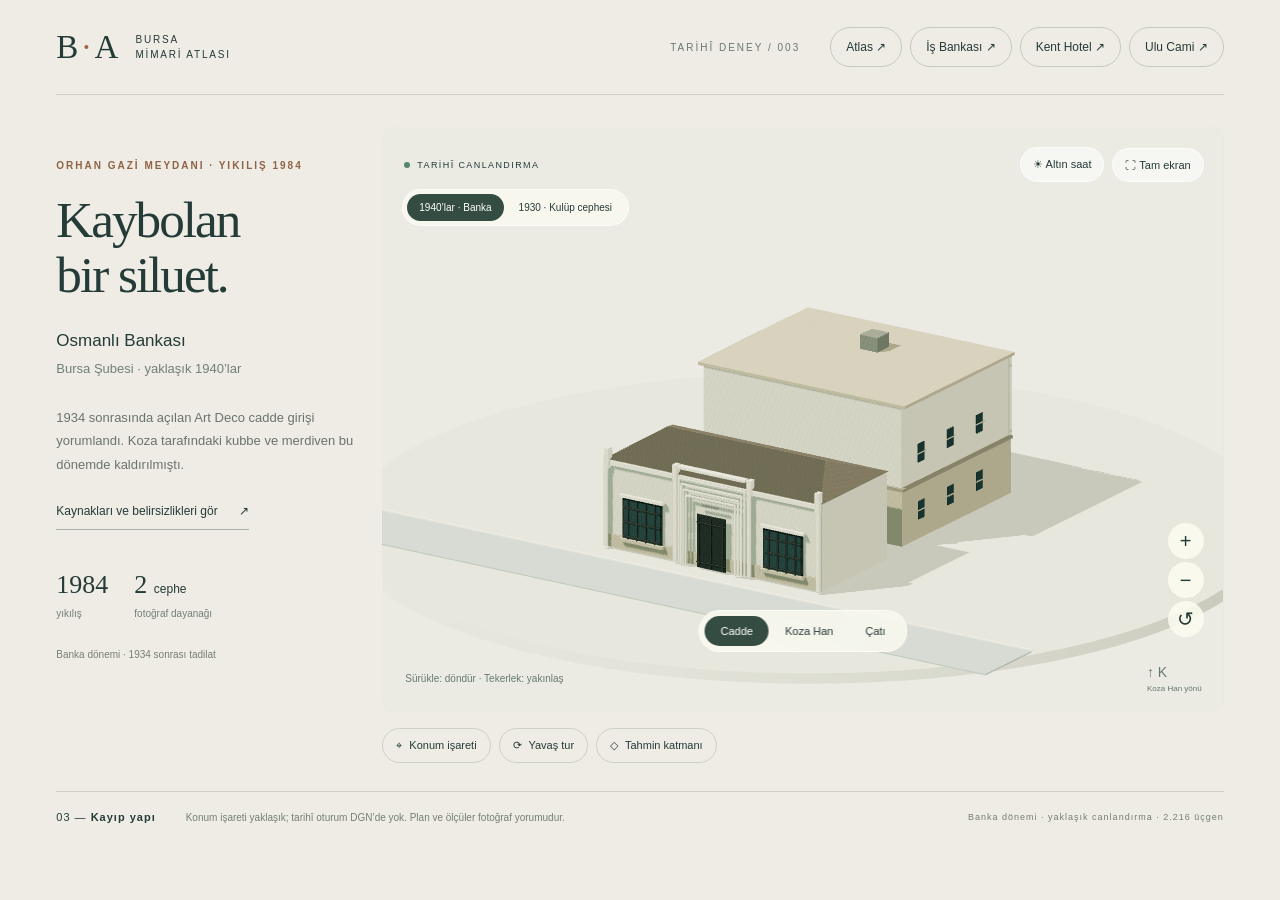
==== docs/osmanli-bankasi/index.html @ 720ac8b4 "Publish Bursa architectural atlas with mobile scene layout" ====
<!doctype html>
<html lang="tr">
<head>
 <meta charset="utf-8"><meta name="viewport" content="width=device-width,initial-scale=1"><meta name="theme-color" content="#eeece4">
 <title>İttihat ve Terakki Kulübü / Osmanlı Bankası · Bursa Mimari Atlası</title>
 <link rel="stylesheet" href="style.css">
 <link rel="stylesheet" href="../mobile-scene.css">
 <script defer src="../mobile-scene.js"></script>
 <script type="importmap">{"imports":{"three":"./vendor/three.module.js"}}</script>
</head>
<body>
<header><a class="brand" href="../birlikte.html">B<span>·</span>A <i>BURSA<br>MİMARİ ATLASI</i></a><span class="edition">TARİHÎ DENEY / 003</span><nav class="building-links" aria-label="Bina geçişi"><a class="comparison" href="../birlikte.html">Atlas ↗</a><a class="comparison" href="../">İş Bankası ↗</a><a class="comparison" href="../kent-hotel/">Kent Hotel ↗</a><a class="comparison" href="../ulucami/">Ulu Cami ↗</a></nav></header>
<main>
 <aside class="intro"><span class="eyebrow">ORHAN GAZİ MEYDANI · YIKILIŞ 1984</span><h1>Kaybolan<br>bir siluet.</h1><p class="subtitle"><span id="era-name">Osmanlı Bankası</span><br><strong id="era-detail">Bursa Şubesi · yaklaşık 1940’lar</strong></p><p class="description" id="era-description">1934 sonrasında açılan Art Deco cadde girişi yorumlandı. Koza tarafındaki kubbe ve merdiven bu dönemde kaldırılmıştı.</p><button class="source-link" id="sources">Kaynakları ve belirsizlikleri gör <span>↗</span></button><div class="numbers"><div><b>1984</b><span>yıkılış</span></div><div><b>2 <small>cephe</small></b><span>fotoğraf dayanağı</span></div></div><p class="address" id="era-note">Banka dönemi · 1934 sonrası tadilat</p></aside>
 <section class="stage" id="stage" aria-label="Osmanlı Bankası tarihî canlandırma modeli"><div id="canvas"></div><div id="loading" role="status">Tarihî model hazırlanıyor…</div><div class="stage-top"><span class="tag"><i></i> TARİHÎ CANLANDIRMA</span><div class="stage-actions"><button id="light" aria-pressed="false">☀ Altın saat</button><button id="fullscreen" aria-label="Tam ekran" aria-pressed="false" title="Tam ekran">⛶ <span>Tam ekran</span></button></div></div><div class="era-switch" aria-label="Tarih dönemi"><button data-era="bank" class="active">1940’lar · Banka</button><button data-era="club">1930 · Kulüp cephesi</button></div><div class="viewbar" aria-label="Kamera açıları"><button data-view="street" class="active">Cadde</button><button data-view="koza">Koza Han</button><button data-view="roof">Çatı</button></div><div class="zoom"><button id="plus" aria-label="Yakınlaştır">+</button><button id="minus" aria-label="Uzaklaştır">−</button><button id="reset" aria-label="Görünümü sıfırla">↺</button></div><div class="stage-bottom"><span id="view-hint">Sürükle: döndür · Tekerlek: yakınlaş</span><span class="north">↑ K <small>Koza Han yönü</small></span></div></section>
 <nav class="tools" aria-label="Model seçenekleri"><button id="site" aria-pressed="false"><span>⌖</span> Konum işareti</button><button id="rotate" aria-pressed="false"><span>⟳</span> Yavaş tur</button><button id="evidence" aria-pressed="false"><span>◇</span> Tahmin katmanı</button></nav>
 <footer><span>03 — <b>Kayıp yapı</b></span><p>Konum işareti yaklaşık; tarihî oturum DGN’de yok. Plan ve ölçüler fotoğraf yorumudur.</p><span class="status" id="status">Yerel deney</span></footer>
</main>
<dialog id="source-dialog"><button class="close" id="close" aria-label="Kaynakları kapat">×</button><span class="eyebrow">NEYİ BİLİYORUZ?</span><h2>Fotoğraf var;<br>rölöve yok.</h2>
 <div class="evidence-row"><b>01 / Konum</b><p>Kültür Envanteri Osmanlı Bankası 447812 işareti 40.1836395° K, 29.0631853° D; Kulüp 421679 işareti 40.1836560° K, 29.0636598° D noktasındadır. Aralarında yaklaşık 40,5 m vardır. SALT ikisini aynı bina olarak belgeler; iki işaretten hiçbiri kesin oturum değildir. Model ilk işaret çevresine, güncel cadde doğrultusuyla yerleştirildi.</p></div>
 <div class="evidence-row"><b>02 / Tarih</b><p>SALT’a göre banka şubesi 1875’te açıldı; fotoğraftaki yapı 20. yüzyıl başına tarihlenebilir. İttihat ve Terakki Cemiyeti yapıyı 1917’de satın aldı; banka alt katta kiracı kaldı. 1934’te Koza Han tarafındaki merdiven ve kubbe kaldırıldı, caddeye Art Deco giriş açıldı. Bina Eylül 1984’te yıkıldı.</p></div>
 <div class="evidence-row"><b>03 / İki belgeli cephe</b><p>1930 tarihli SALT arşiv fotoğrafı kulüp izlerini taşıyan 1934 öncesi Koza Han cephesini, sivri kemeri, merdiveni ve kubbeyi gösterir. İhsan Celal Antel’in 1940’lar fotoğrafı 1934 sonrası cadde girişini gösterir. İki fotoğraf <em>aynı zamandaki iki cephe</em> olarak birleştirilmedi; üstteki tarih düğmeleri birbirini izleyen durumları açar.</p></div>
 <div class="evidence-row"><b>04 / Tahminî geometri</b><p>18,5 m ön cephe, 25,5 m toplam plan derinliği, kat yükseklikleri, iki kanadın bağlantısı ve kubbe ölçüleri fotoğraf oranlarından ve harita konumundan yaklaşık seçildi; DGN ölçüsü değildir. Çatı ile görünmeyen bağlantı kütlesi kehribar katmanda işaretlenir.</p></div>
 <div class="source-list"><a href="https://kulturenvanteri.com/yer/osmanli-bankasi-bursa/" target="_blank" rel="noopener">Kültür Envanteri · Osmanlı Bankası, Bursa ↗</a><a href="https://kulturenvanteri.com/yer/bursa-ittihat-ve-terakki-kulubu/" target="_blank" rel="noopener">Kültür Envanteri · İttihat ve Terakki Kulübü ↗</a><a href="https://saltonline.org/tr/osmanli-bankasi-nin-bursa-daki-tarihi-2776" target="_blank" rel="noopener">SALT · Osmanlı Bankası’nın Bursa’daki Tarihi ↗</a><a href="https://saltonline.org/assets/943820d7-a24b-4af1-9bc2-ddbe02dc9ae1?fit=contain&amp;format=webp&amp;quality=75&amp;width=3840" target="_blank" rel="noopener">SALT arşivi · 1930 Koza Han cephesi ↗</a><a href="https://saltonline.org/assets/93e585d1-f150-4489-821e-fb2538387c43?fit=contain&amp;format=webp&amp;quality=75&amp;width=3840" target="_blank" rel="noopener">SALT arşivi · 1940’lar cadde cephesi ↗</a><a href="building-sources.json" download>Bu binanın kaynak kaydı (.json) ↓</a><button id="export" class="source-link">Seçili dönemi 3B indir (.glb) ↓</button><a href="building-data.json" download>Tahminî plan ve konum yöntemi ↓</a></div>
 <p class="fine">Arşiv fotoğrafları burada yeniden dağıtılmadı veya model dokusu yapılmadı; yalnız özgün bağlantıları ve kredileri verilir. Bu iki envanter kaydı aynı yapının farklı dönemleridir. Cadde cephesinin kulüp dönemindeki düzeni ve kuzey cephenin 1934 sonrası dükkân ayrıntısı belgelenmedi; bu yüzeyler şematik canlandırmadır.</p>
</dialog>
<script type="module" src="app.js"></script>
</body>
</html>
---- docs/osmanli-bankasi/style.css ----
:root{font-family:Arial,Helvetica,sans-serif;color:#253b38;background:#eeece4;font-synthesis:none}*{box-sizing:border-box}body{margin:0}button,a,input{-webkit-tap-highlight-color:transparent}button,a{color:inherit}button{font:inherit;cursor:pointer}button:focus-visible,a:focus-visible,input:focus-visible{outline:3px solid #a6623b;outline-offset:4px}button{border:0}header{height:95px;display:flex;align-items:center;margin:0 4.4%;border-bottom:1px solid #cfd1c7;gap:30px}.brand{text-decoration:none;font-family:Georgia,serif;font-size:33px;display:flex;align-items:center;gap:4px}.brand span{color:#a26543}.brand i{font:10px/1.5 Arial,sans-serif;letter-spacing:1.8px;margin-left:13px}.edition{font-size:10px;letter-spacing:2px;margin-left:auto;color:#6a7871}.comparison{font-size:12px;text-decoration:none;border:1px solid #c5cbc0;padding:12px 15px;border-radius:24px}main{position:relative;max-width:1800px;margin:auto;padding:32px 4.4% 0;display:grid;grid-template-columns:300px minmax(0,1fr);column-gap:26px}.intro{padding-top:28px;z-index:1}.eyebrow{font-size:10px;letter-spacing:2px;font-weight:700;color:#8f6346}h1{font:normal clamp(38px,4vw,60px)/1.07 Georgia,serif;letter-spacing:-2px;margin:20px 0 24px}.subtitle{font-size:17px;line-height:1.6;margin:0}.subtitle strong{font-size:13px;font-weight:400;color:#718077}.description{font-size:13px;line-height:1.8;margin:25px 0;color:#6b746c}.source-link{background:transparent;padding:0 0 11px;border-bottom:1px solid #a6b1a7;font-size:12px}.source-link span{margin-left:18px}.numbers{display:flex;gap:26px;margin-top:40px}.numbers b{display:block;font:26px Georgia,serif}.numbers small{font:12px Arial,sans-serif}.numbers span{font-size:10px;color:#748076;display:block;margin-top:8px}.address{font-size:10px;color:#778075;margin-top:30px}.stage{height:min(65vh,680px);min-height:470px;position:relative;border-radius:12px;overflow:hidden;background:#e8e8dc}#canvas,canvas{width:100%;height:100%;display:block;touch-action:none}#canvas{position:absolute;inset:0}.stage-top{position:absolute;top:20px;left:22px;right:20px;display:flex;justify-content:space-between;align-items:center;pointer-events:none}.stage-top button{pointer-events:auto;background:#fff8;border:1px solid #fff9;font-size:11px;padding:10px 12px;border-radius:20px;backdrop-filter:blur(12px)}.tag{font-size:9px;letter-spacing:1.4px;display:flex;align-items:center;gap:7px}.tag i{width:6px;height:6px;background:#56866d;border-radius:50%}.viewbar{position:absolute;bottom:60px;left:50%;transform:translateX(-50%);display:flex;background:#fafaf1cf;padding:5px;border:1px solid #fff9;border-radius:30px;backdrop-filter:blur(10px)}.viewbar button{padding:9px 16px;border-radius:20px;background:transparent;font-size:11px}.viewbar .active{background:#344c42;color:#fff}.zoom{position:absolute;right:20px;bottom:75px;display:flex;flex-direction:column;gap:3px}.zoom button{background:#fcfcf0d9;width:36px;height:36px;border-radius:50%;font-size:20px}.stage-bottom{position:absolute;bottom:19px;left:23px;right:22px;display:flex;justify-content:space-between;color:#667a6d;align-items:center;font-size:10px;pointer-events:none}.north{font-size:14px}.north small{display:block;font-size:8px;margin-top:4px}.tools{grid-column:2;display:flex;gap:8px;flex-wrap:wrap;margin-top:16px}.tools button{font-size:11px;background:transparent;border:1px solid #cdd2c5;border-radius:20px;padding:10px 13px}.tools button span{margin-right:4px}.tools button[aria-pressed=true]{background:#344c42;color:white;border-color:#344c42}.tools label{font-size:11px;display:flex;align-items:center;gap:10px}.tools label[hidden]{display:none}input{accent-color:#456457;width:110px}footer{grid-column:1/-1;display:flex;gap:30px;align-items:center;border-top:1px solid #cfd1c7;margin-top:28px;padding:19px 0;font-size:11px}footer>span{letter-spacing:1px}footer p{color:#758073;font-size:10px;margin:0}.status{margin-left:auto;font-size:9px;color:#74806e}#loading{position:absolute;inset:0;display:grid;place-items:center;background:#e8e8dc;z-index:8;font-size:13px}#split-labels{position:absolute;top:65px;left:18px;right:18px;display:flex;justify-content:space-between;font-size:10px;pointer-events:none}#split-labels span{background:#fbfaf1dd;padding:8px 10px;border-radius:6px}#split-labels[hidden],#split-line[hidden]{display:none}#split-line{position:absolute;top:95px;bottom:105px;left:50%;border-left:1px solid #fff;pointer-events:none}#split-line:after{content:'↔';position:absolute;top:50%;transform:translate(-50%,-50%);background:#fff;border-radius:50%;padding:6px;color:#456357}dialog{background:#f7f5ed;color:#283e35;border:1px solid #d9d9ce;border-radius:18px;padding:36px;max-width:600px;max-height:90vh;box-shadow:0 25px 100px #23382a33}dialog::backdrop{background:#172e2466;backdrop-filter:blur(5px)}.close{position:absolute;right:18px;top:14px;font-size:28px;background:transparent}h2{font:34px/1.1 Georgia,serif;letter-spacing:-1px}.evidence-row{padding:15px 0;border-top:1px solid #daddd0}.evidence-row b{font-size:12px}.evidence-row p{font-size:12px;line-height:1.7;margin:8px 0 0;color:#667060}.source-list{display:grid;gap:12px;margin:14px 0}.source-list a{font-size:11px;text-underline-offset:3px}.fine{font-size:10px;line-height:1.6;color:#7b8274}@media(max-width:1000px){main{grid-template-columns:235px minmax(0,1fr);gap:18px}.intro{padding-top:15px}.numbers{gap:17px}.description{font-size:12px}.edition{display:none}.comparison{margin-left:auto}.viewbar button{padding:9px 11px}.stage{min-height:470px}.tools{gap:5px}.tools button{padding:9px 10px}}@media(max-width:640px){header{height:67px;margin:0 6%;gap:10px}.brand{font-size:26px}.brand i{font-size:8px;margin-left:8px;letter-spacing:1px}.comparison{font-size:9px;padding:9px 10px}main{display:flex;flex-direction:column;padding:23px 5% 0;gap:0}.intro{padding:0 4px;display:grid;grid-template-columns:1fr auto;align-items:center}.eyebrow{font-size:8px;letter-spacing:1.5px;grid-column:1/-1}h1{font-size:37px;letter-spacing:-1.3px;margin:12px 0 15px}.subtitle{font-size:11px;line-height:1.7;text-align:right}.subtitle strong{font-size:10px}.description,.numbers,.address{display:none}.source-link{grid-column:1/-1;justify-self:start;font-size:10px;margin-bottom:19px;padding-bottom:7px}.stage{height:52vh;min-height:370px;max-height:520px;border-radius:10px}.stage-top{top:14px;left:14px;right:12px}.tag{font-size:7px;letter-spacing:1px}.stage-top button{font-size:9px;padding:8px 10px}.stage-bottom{font-size:8px;left:15px;right:15px;bottom:14px}.north{font-size:11px}.north small{font-size:7px}.viewbar{bottom:49px}.viewbar button{font-size:10px;padding:8px 12px}.zoom{right:10px;bottom:99px}.zoom button{width:31px;height:31px;font-size:18px}.tools{justify-content:space-between;gap:6px;margin-top:13px}.tools button{font-size:9px;padding:9px 10px}.tools button span{display:none}footer{display:block;margin-top:21px;padding-top:16px;font-size:10px}footer p{font-size:9px;line-height:1.6;margin-top:9px}.status{display:block;margin-top:9px;font-size:8px}dialog{width:92%;padding:28px 23px}h2{font-size:29px}}

.stage-actions{display:flex;align-items:center;gap:8px;pointer-events:auto}
.stage-actions #fullscreen{min-width:86px}
.stage.is-fullscreen,.stage:fullscreen{position:fixed!important;inset:0!important;width:100vw!important;height:100dvh!important;min-height:0!important;max-height:none!important;margin:0!important;border-radius:0!important;z-index:9999;background:#e8e8dc}
.stage.is-fullscreen .stage-top,.stage:fullscreen .stage-top{top:calc(14px + env(safe-area-inset-top));left:calc(14px + env(safe-area-inset-left));right:calc(14px + env(safe-area-inset-right))}
.stage.is-fullscreen .viewbar,.stage:fullscreen .viewbar{bottom:calc(55px + env(safe-area-inset-bottom))}
.stage.is-fullscreen .zoom,.stage:fullscreen .zoom{bottom:calc(108px + env(safe-area-inset-bottom));right:calc(12px + env(safe-area-inset-right))}
.stage.is-fullscreen .stage-bottom,.stage:fullscreen .stage-bottom{bottom:calc(18px + env(safe-area-inset-bottom));left:calc(15px + env(safe-area-inset-left));right:calc(15px + env(safe-area-inset-right))}
@media(max-width:640px){.stage-actions{gap:5px}.stage-actions #fullscreen{min-width:72px}.stage.is-fullscreen .stage-top button,.stage:fullscreen .stage-top button{font-size:11px;padding:10px 12px}}
.source-photo{margin:18px 0;padding:10px;background:#ebece3;border-radius:10px}.source-photo img{display:block;width:100%;height:auto;max-height:330px;object-fit:contain;border-radius:6px}.source-photo figcaption{font-size:11px;line-height:1.6;color:#5f6d63;margin-top:9px}.source-photo figcaption a{text-underline-offset:3px}
.source-photos{display:grid;grid-template-columns:repeat(2,minmax(0,1fr));gap:10px;margin:18px 0}.source-photos .source-photo{margin:0}.source-photos .source-photo img{height:205px}@media(max-width:500px){.source-photos{grid-template-columns:1fr}.source-photos .source-photo img{height:auto;max-height:250px}}

.building-links{display:flex;align-items:center;gap:8px;white-space:nowrap}
@media(max-width:640px){.building-links{margin-left:auto;gap:5px}.building-links .comparison{padding:8px 9px;font-size:9px}}

@media(max-width:640px){.building-links{max-width:56%;overflow-x:auto;scrollbar-width:none}.building-links .comparison{flex:none;white-space:nowrap}}
.era-switch{position:absolute;top:62px;left:20px;display:flex;gap:3px;padding:4px;border-radius:24px;background:#faf8efdf;border:1px solid #fff9;z-index:2;backdrop-filter:blur(10px)}.era-switch button{font-size:10px;background:transparent;border-radius:18px;padding:8px 12px}.era-switch button.active{background:#344c42;color:#fff}
@media(max-width:640px){.era-switch{top:52px;left:11px;padding:3px}.era-switch button{font-size:8px;padding:7px 9px}}
---- docs/mobile-scene.css ----
.mobile-pages{display:none}
@media(max-width:640px){
  header{height:52px;margin:0;padding:0 13px;gap:0;position:relative;z-index:20;background:#eeece4}
  header .brand{font-size:25px}
  header .brand i{font-size:8px;letter-spacing:1px;margin-left:8px}
  header .building-links{display:none!important}
  .mobile-pages{display:block;margin-left:auto;font-size:11px}
  .mobile-pages summary{list-style:none;cursor:pointer;border:1px solid #c5cbc0;border-radius:18px;padding:8px 11px;min-width:76px;text-align:center}
  .mobile-pages summary::-webkit-details-marker{display:none}
  .mobile-pages[open] summary{background:#344c42;color:#fff;border-color:#344c42}
  .mobile-pages div{position:absolute;top:49px;right:9px;min-width:185px;display:grid;gap:2px;padding:8px;background:#f8f7ef;border:1px solid #d6dbd0;border-radius:12px;box-shadow:0 14px 30px #24392c26}
  .mobile-pages a{display:block;padding:10px 12px;text-decoration:none;border-radius:7px}
  .mobile-pages a:hover,.mobile-pages a:focus-visible{background:#e6e9df}
  main{display:flex;flex-direction:column;max-width:none;padding:0;gap:0}
  .intro{height:44px;min-height:44px;display:flex;align-items:center;justify-content:space-between;gap:10px;padding:0 15px}
  .intro::before{content:attr(data-mobile-title);font:18px/1 Georgia,serif;white-space:nowrap;color:#253b38}
  .intro>*:not(#sources){display:none!important}
  .intro #sources{display:block;flex:none;grid-column:auto;margin:0;padding:5px 0;font-size:10px;white-space:nowrap}
  .stage{height:calc(100dvh - 150px);min-height:420px;max-height:none;width:100%;border-radius:0;flex:none}
  .stage-top{top:12px;left:12px;right:12px}
  .stage-bottom{display:none}
  .viewbar{bottom:14px;left:10px;right:10px;transform:none;max-width:none;width:auto;overflow-x:auto;scrollbar-width:thin}
  .viewbar button{flex:none;min-height:36px}
  .zoom{right:10px;bottom:93px}
  .tools{height:54px;min-height:54px;display:flex;align-items:center;justify-content:space-around;gap:6px;flex-wrap:nowrap;overflow-x:auto;overflow-y:hidden;white-space:nowrap;margin:0;padding:6px 10px;background:#eeece4;scrollbar-width:thin}
  .tools button{flex:1;min-width:0;min-height:37px;font-size:10px;padding:8px 6px}
  .tools label{flex:none}
  footer{margin:0;padding:16px 5% 24px}
  dialog{max-height:88dvh}
}
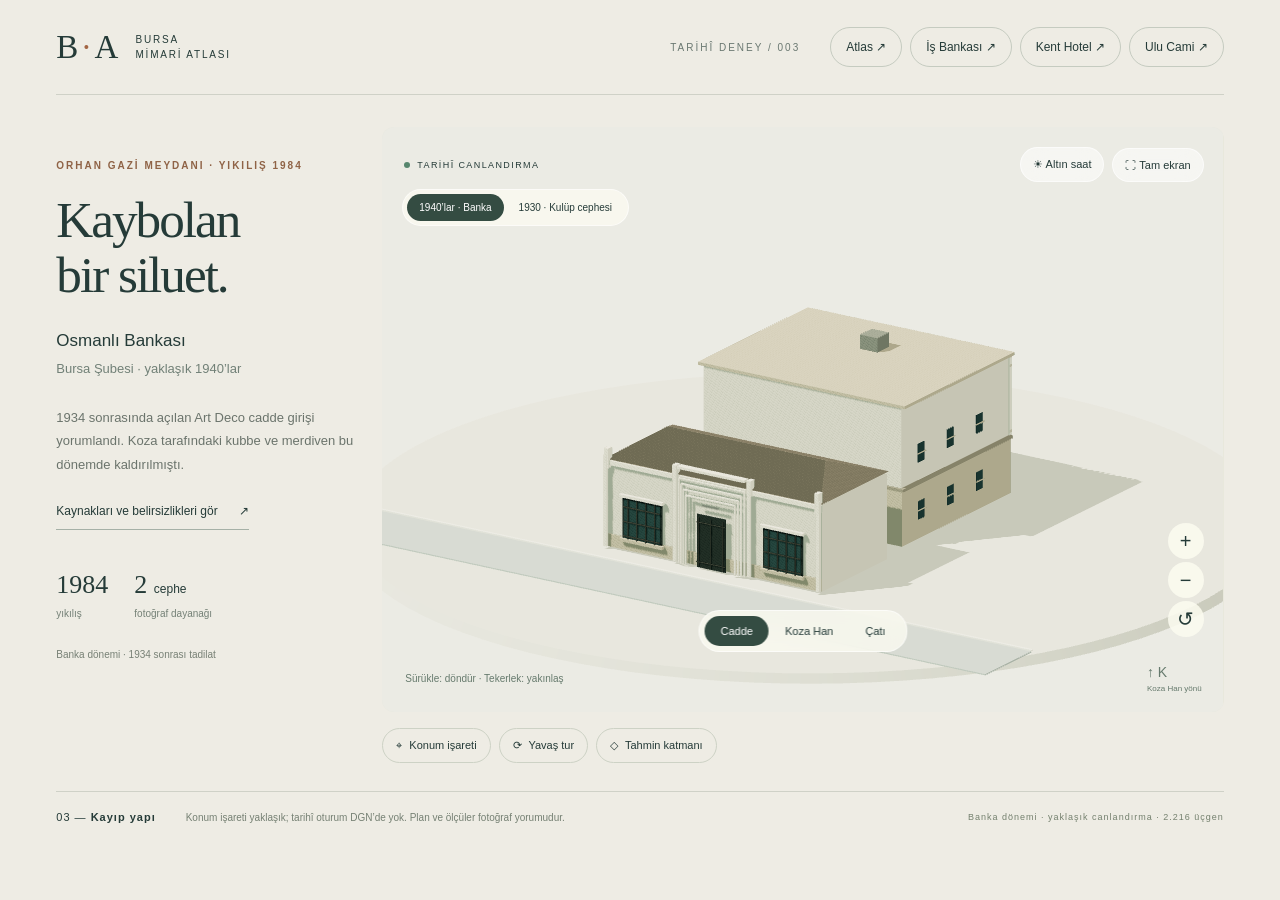
==== commit 6ddef0a0: "Correct club entrance stair rise toward doorway" ====
--- a/docs/osmanli-bankasi/index.html
+++ b/docs/osmanli-bankasi/index.html
@@ -24,6 +24,6 @@
  <div class="source-list"><a href="https://kulturenvanteri.com/yer/osmanli-bankasi-bursa/" target="_blank" rel="noopener">Kültür Envanteri · Osmanlı Bankası, Bursa ↗</a><a href="https://kulturenvanteri.com/yer/bursa-ittihat-ve-terakki-kulubu/" target="_blank" rel="noopener">Kültür Envanteri · İttihat ve Terakki Kulübü ↗</a><a href="https://saltonline.org/tr/osmanli-bankasi-nin-bursa-daki-tarihi-2776" target="_blank" rel="noopener">SALT · Osmanlı Bankası’nın Bursa’daki Tarihi ↗</a><a href="https://saltonline.org/assets/943820d7-a24b-4af1-9bc2-ddbe02dc9ae1?fit=contain&amp;format=webp&amp;quality=75&amp;width=3840" target="_blank" rel="noopener">SALT arşivi · 1930 Koza Han cephesi ↗</a><a href="https://saltonline.org/assets/93e585d1-f150-4489-821e-fb2538387c43?fit=contain&amp;format=webp&amp;quality=75&amp;width=3840" target="_blank" rel="noopener">SALT arşivi · 1940’lar cadde cephesi ↗</a><a href="building-sources.json" download>Bu binanın kaynak kaydı (.json) ↓</a><button id="export" class="source-link">Seçili dönemi 3B indir (.glb) ↓</button><a href="building-data.json" download>Tahminî plan ve konum yöntemi ↓</a></div>
  <p class="fine">Arşiv fotoğrafları burada yeniden dağıtılmadı veya model dokusu yapılmadı; yalnız özgün bağlantıları ve kredileri verilir. Bu iki envanter kaydı aynı yapının farklı dönemleridir. Cadde cephesinin kulüp dönemindeki düzeni ve kuzey cephenin 1934 sonrası dükkân ayrıntısı belgelenmedi; bu yüzeyler şematik canlandırmadır.</p>
 </dialog>
-<script type="module" src="app.js"></script>
+<script type="module" src="app.js?v=stairs-1"></script>
 </body>
 </html>
